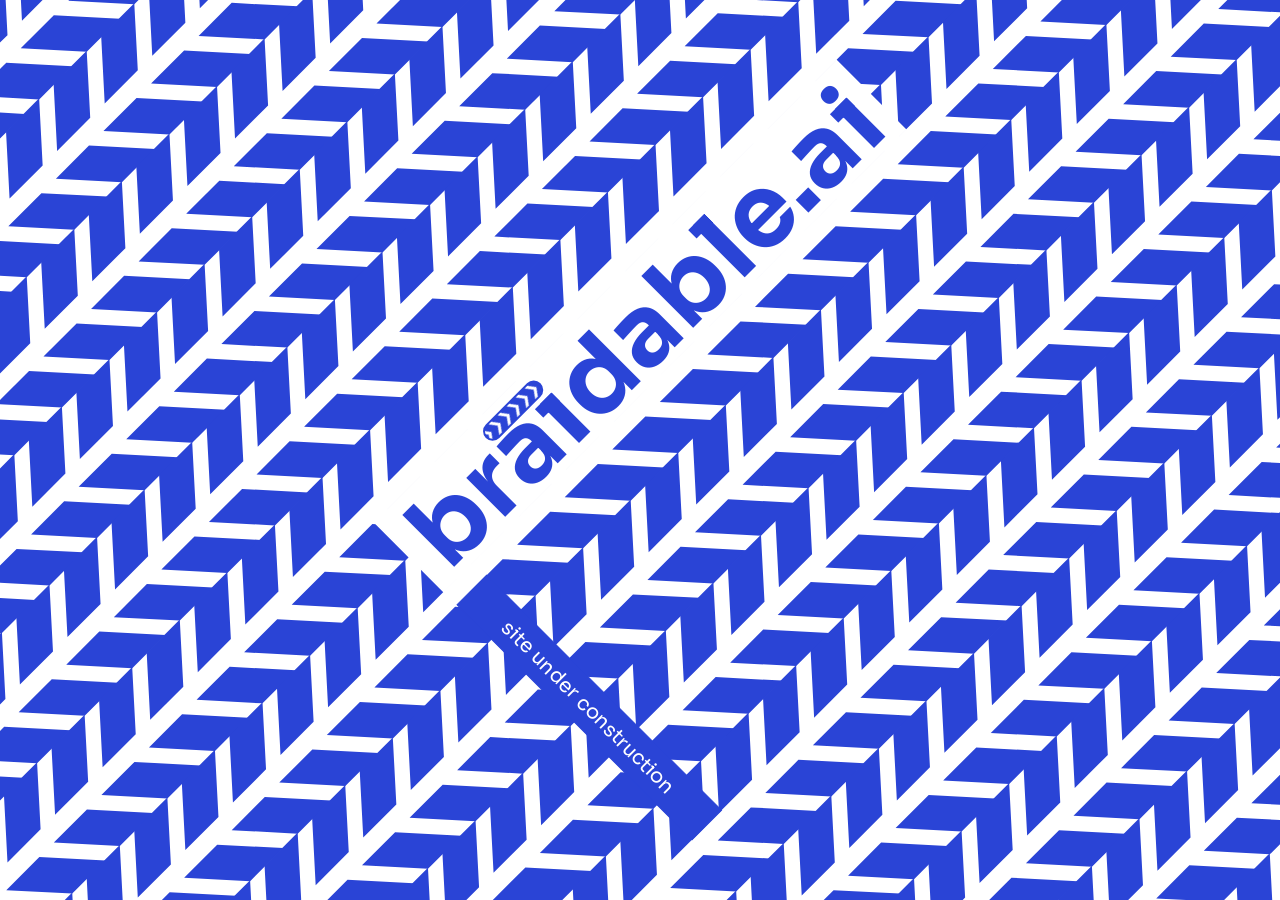
==== index.html @ 86df7eb1 "Weave the pattern in: left arms and down arms appear in turn Each piece of the pattern is an arm run" ====
<!doctype html>
<html lang="en">
<head>
<meta charset="UTF-8">
<meta name="viewport" content="width=device-width, initial-scale=1.0">
<title>braidable.ai · site under construction</title>
<meta name="description" content="braidable.ai is under construction. Check back soon.">
<link rel="canonical" href="https://braidable.ai/">
<meta property="og:title" content="braidable.ai">
<meta property="og:description" content="Site under construction.">
<meta property="og:url" content="https://braidable.ai/">
<meta property="og:image" content="https://braidable.ai/icon-512.png?v=2">
<meta name="theme-color" content="#2a44d6">
<link rel="icon" href="favicon.png?v=2" type="image/png">
<link rel="apple-touch-icon" href="apple-touch-icon.png?v=2">
<link rel="preload" href="fonts/sora-700.woff2" as="font" type="font/woff2" crossorigin>
<link rel="preload" href="fonts/sora-400.woff2" as="font" type="font/woff2" crossorigin>
<style>
@font-face {
  font-family: "Sora";
  font-weight: 400;
  font-display: block;
  src: url("fonts/sora-400.woff2") format("woff2");
}
@font-face {
  font-family: "Sora";
  font-weight: 700;
  font-display: block;
  src: url("fonts/sora-700.woff2") format("woff2");
}
html, body {
  margin: 0;
  height: 100%;
  overflow: hidden;
  background: #ffffff;
}
#art {
  position: fixed;
  inset: 0;
  display: block;
  width: 100%;
  height: 100%;
}
/* Shown only if the script can't run; otherwise kept for screen readers. */
.fallback {
  position: fixed;
  inset: 0;
  display: grid;
  place-content: center;
  gap: 8px;
  color: #ffffff;
  font-family: "Sora", "Helvetica Neue", Helvetica, Arial, sans-serif;
  text-align: center;
}
.fallback h1 { margin: 0; font-size: 48px; font-weight: 700; }
.fallback p { margin: 0; font-size: 20px; }
/* The pattern sweeps in from the bottom-left corner to the top-right.
   Each piece is an arm running left or down from a 45° seam; the arms appear in turn, left then down,
   so the pattern builds up like a braid being woven. */
.sweep .arm { animation: 480ms cubic-bezier(.2, .7, .2, 1) both; animation-delay: var(--delay, 0ms); }
.sweep .left { animation-name: arm-left; }
.sweep .down { animation-name: arm-down; }
@keyframes arm-left { from { opacity: 0; transform: translate(var(--lx), var(--ly)); } }
@keyframes arm-down { from { opacity: 0; transform: translate(var(--dx), var(--dy)); } }
@media (prefers-reduced-motion: reduce) { .sweep .arm { animation: none; } }
.js .fallback {
  width: 1px; height: 1px; inset: auto; overflow: hidden;
  clip-path: inset(50%); white-space: nowrap;
}
</style>
</head>
<body>
<div class="fallback">
  <h1>braidable.ai</h1>
  <p>site under construction</p>
</div>
<svg id="art" aria-hidden="true"></svg>
<script>
document.documentElement.classList.add('js');
(() => {
  const BLUE = '#2a44d6', WHITE = '#ffffff';
  const BRAND = 'braıdable.ai';  // dotless ı under the pill, as in the logo
  const STATUS = 'site under construction';
  const MARGIN = 20;
  const SWEEP_MS = 2400;   // time for the sweep to cross the screen
  const svg = document.getElementById('art');
  const NS = 'http://www.w3.org/2000/svg';
  const ctx = document.createElement('canvas').getContext('2d');
  let first = true;

  const el = (name, attrs, parent) => {
    const n = document.createElementNS(NS, name);
    for (const k in attrs) n.setAttribute(k, attrs[k]);
    if (parent) parent.appendChild(n);
    return n;
  };
  const f = (v) => +v.toFixed(2);
  const poly = (list) => 'M' + list.map(([x, y]) => `${f(x)} ${f(y)}`).join('L') + 'Z';

  // Measurements in Sora at 100px. Widths and letter positions come from the SVG text itself
  // (what will actually be drawn); ink overhangs come from the canvas.
  function metrics() {
    const probe = (weight, text) => {
      const t = el('text', { 'font-family': 'Sora', 'font-weight': weight, 'font-size': 100, x: 0, y: 0 }, svg);
      t.textContent = text;
      return t;
    };
    const tb = probe(700, BRAND);
    const width = tb.getComputedTextLength();
    const aStart = tb.getStartPositionOfChar(2).x, iStart = tb.getStartPositionOfChar(3).x;
    const ts = probe(400, STATUS);
    const statusW = ts.getComputedTextLength();
    tb.remove(); ts.remove();

    ctx.font = '700 100px Sora';
    const m = (t) => ctx.measureText(t);
    const asc = m('b').actualBoundingBoxAscent, xh = m('a').actualBoundingBoxAscent;
    const aLeft = aStart - m('a').actualBoundingBoxLeft;
    const iRight = iStart + m('\u0131').actualBoundingBoxRight;
    const lastRight = width - m('i').width + m('i').actualBoundingBoxRight;
    // The pill sits over "aı" just as in the logo: a quarter of the ascender tall, a sliver above the x-height.
    const pillH = 0.26 * asc, pillBottom = xh + 0.045 * asc;
    ctx.font = '400 100px Sora';
    return {
      width: Math.max(width, lastRight),
      pill: { left: aLeft + 0.07 * asc, right: iRight, bottom: pillBottom, top: pillBottom + pillH },
      inkTop: Math.max(asc, pillBottom + pillH),
      statusW, statusCap: ctx.measureText('d').actualBoundingBoxAscent,
    };
  }

  // Everything is laid out on a sheet turned 45°: bands run left to right on the sheet,
  // which is up and to the right on screen. Proportions measured from the mock-up.
  function build(P, vw, vh, m) {
    const g = { P };
    g.T = 0.16 * P;            // white line between bands
    g.W = P - g.T;             // band
    g.A = 0.575 * P;           // repeat along the band
    g.a = 0.40 * P;            // blue part of each repeat
    g.s = g.A - g.a;           // the lower row sits one gap to the right of the upper row
    g.h = g.W / 2;
    g.dx = 0.9 * g.h;          // bars lean a little steeper than 45°

    // braidable.ai on a white rectangle over band 0.
    g.k = (0.8 * g.W) / m.inkTop;
    g.fs = 100 * g.k;
    const textW = m.width * g.k, pad = 0.18 * g.W;
    g.textX = 0;
    g.baseline = g.h + (m.inkTop * g.k) / 2;
    g.brandRect = { x: -pad, y: 0, w: textW + 2 * pad, h: g.W };

    // site under construction: one line turned a quarter turn, on a blue strip straight below,
    // lined up with the white rectangle's left edge and running down across whole bands.
    g.fs2 = Math.max(12, 0.17 * P);
    const len = m.statusW * g.fs2 / 100, cap = m.statusCap * g.fs2 / 100;
    const bands = Math.ceil((len + 0.5 * g.fs2 * 2 + g.T) / P);
    g.strip = { x: -pad, y: P, w: 2.1 * g.fs2, h: bands * P - g.T };
    g.statusX = g.strip.x + g.strip.w / 2 - cap / 2;
    g.statusY = g.strip.y + (g.strip.h - len) / 2;

    // Centre both rectangles on screen.
    const r1 = g.brandRect, r2 = g.strip;
    const corners = [r1, r2].flatMap((r) => [[r.x, r.y], [r.x + r.w, r.y], [r.x, r.y + r.h], [r.x + r.w, r.y + r.h]]);
    // Centre the bounding box as it appears on screen (after the 45° turn), then map that point back to the sheet.
    const c = Math.SQRT1_2;
    const us = corners.map(([x, y]) => (x + y) * c), vs = corners.map(([x, y]) => (y - x) * c);
    const mu = (Math.min(...us) + Math.max(...us)) / 2, mv = (Math.min(...vs) + Math.max(...vs)) / 2;
    g.cx = (mu - mv) * c;
    g.cy = (mu + mv) * c;
    const sp = corners.map(([x, y]) => [vw / 2 + ((x - g.cx) + (y - g.cy)) * c, vh / 2 + (-(x - g.cx) + (y - g.cy)) * c]);
    const sx = sp.map((p) => p[0]), sy = sp.map((p) => p[1]);
    g.overflow = Math.max(MARGIN - Math.min(...sx), Math.max(...sx) - (vw - MARGIN), MARGIN - Math.min(...sy), Math.max(...sy) - (vh - MARGIN));
    g.span = [Math.max(...sx) - Math.min(...sx), Math.max(...sy) - Math.min(...sy)];
    return g;
  }

  function draw() {
    const vw = innerWidth, vh = innerHeight;
    svg.textContent = '';
    const m = metrics();
    let P = Math.max(52, Math.min(130, vw * 0.21, vh * 0.13));
    let g = build(P, vw, vh, m);
    for (let i = 0; i < 6 && g.overflow > 0 && P > 24; i++) {
      P = Math.max(24, P * Math.min((vw - 2 * MARGIN) / g.span[0], (vh - 2 * MARGIN) / g.span[1], 0.97));
      g = build(P, vw, vh, m);
    }
    const motion = first && !matchMedia('(prefers-reduced-motion: reduce)').matches;
    first = false;

    svg.textContent = '';
    svg.setAttribute('viewBox', `0 0 ${vw} ${vh}`);
    svg.classList.toggle('sweep', motion);
    // Each arm slides in a short way along its own direction: the left arms from the left, the down
    // arms from below. On the turned sheet, screen-left is (-1,-1)/√2 and screen-down is (-1,1)/√2.
    const nudge = 0.22 * P * Math.SQRT1_2;
    svg.style.setProperty('--lx', f(-nudge) + 'px'); svg.style.setProperty('--ly', f(-nudge) + 'px');
    svg.style.setProperty('--dx', f(-nudge) + 'px'); svg.style.setProperty('--dy', f(nudge) + 'px');
    const defs = el('defs', {}, svg);
    const sheet = el('g', { transform: `translate(${vw / 2} ${vh / 2}) rotate(-45) translate(${f(-g.cx)} ${f(-g.cy)})` }, svg);

    // The pattern: for each column, one path of upper-row pieces (arms running left on screen) and one
    // of lower-row pieces (arms running down). Delays follow the band direction, which on screen runs
    // from the bottom-left corner to the top-right; within a column the left arm comes first, then the down arm.
    const D = Math.hypot(vw, vh) / 2 + P;
    const k0 = Math.floor((g.cy - D) / P), k1 = Math.ceil((g.cy + D) / P);
    const i0 = Math.floor((g.cx - D) / g.A) - 2, i1 = Math.ceil((g.cx + D) / g.A);
    const reach = Math.SQRT1_2 * (vw + vh) / 2;          // how far the screen's corners lie along the band direction
    const xFirst = g.cx - reach - g.A * 2, xLast = g.cx + reach;
    const step = SWEEP_MS / ((xLast - xFirst) / g.A);     // time from one column to the next
    for (let i = i0; i <= i1; i++) {
      const x = i * g.A;
      let up = '', down = '';
      for (let k = k0; k <= k1; k++) {
        const y = k * P;
        up += poly([[x, y], [x + g.a, y], [x + g.a + g.dx, y + g.h], [x + g.dx, y + g.h]]);
        // The down arm reaches a hair past the seam so the two arms meet without a visible line.
        const o = 0.8, ox = o * g.dx / g.h;
        down += poly([[x + g.s + g.dx + ox, y + g.h - o], [x + g.s + g.dx + g.a + ox, y + g.h - o], [x + g.s + g.a, y + g.W], [x + g.s, y + g.W]]);
      }
      const t = Math.max(0, ((x - xFirst) / g.A) * step);
      const left = el('path', { d: up, fill: BLUE, class: 'arm left' }, sheet);
      const dn = el('path', { d: down, fill: BLUE, class: 'arm down' }, sheet);
      if (motion) {
        left.style.setProperty('--delay', Math.round(t) + 'ms');
        dn.style.setProperty('--delay', Math.round(t + step / 2) + 'ms');
      }
    }

    // The two rectangles sit on top of the pattern.
    const b = g.brandRect, st = g.strip;
    // A hairline stroke in the same colour hides the anti-aliased edges of the pattern underneath.
    el('rect', { x: f(b.x), y: f(b.y), width: f(b.w), height: f(b.h), fill: WHITE, stroke: WHITE, 'stroke-width': 1.5 }, sheet);
    el('rect', { x: f(st.x), y: f(st.y), width: f(st.w), height: f(st.h), fill: BLUE, stroke: BLUE, 'stroke-width': 1 }, sheet);

    // braidable.ai
    const brand = el('text', { x: g.textX, y: f(g.baseline), fill: BLUE, 'font-family': 'Sora', 'font-weight': 700, 'font-size': f(g.fs) }, sheet);
    brand.textContent = BRAND;

    // The logo's pill over "aı": blue, with white chevrons inside a blue ring.
    const p = m.pill, k = g.k;
    const px = g.textX + p.left * k, pw = (p.right - p.left) * k;
    const ph = (p.top - p.bottom) * k, py = g.baseline - p.top * k;
    const ring = ph * 0.1, ih = ph - 2 * ring;
    const tile = el('pattern', { id: 'pill', patternUnits: 'userSpaceOnUse', x: f(px + ring - ih * 0.2), y: f(py + ring), width: f(ih * 50 / 60), height: f(ih) }, defs);
    el('rect', { width: f(ih * 50 / 60), height: f(ih), fill: BLUE }, tile);
    el('path', { d: 'M0 0H15L37 30H22ZM22 30H37L15 60H0Z', fill: WHITE, transform: `scale(${f(ih / 60)})` }, tile);
    el('rect', { x: f(px), y: f(py), width: f(pw), height: f(ph), rx: f(ph / 2), fill: BLUE }, sheet);
    el('rect', { x: f(px + ring), y: f(py + ring), width: f(pw - 2 * ring), height: f(ih), rx: f(ih / 2), fill: 'url(#pill)' }, sheet);

    // site under construction, on one line, turned a quarter turn.
    const status = el('text', { transform: `translate(${f(g.statusX)} ${f(g.statusY)}) rotate(90)`, fill: WHITE, 'font-family': 'Sora', 'font-weight': 400, 'font-size': f(g.fs2) }, sheet);
    status.textContent = STATUS;
  }

  let timer;
  addEventListener('resize', () => { clearTimeout(timer); timer = setTimeout(draw, 100); });
  Promise.all([document.fonts.load('700 100px Sora'), document.fonts.load('400 20px Sora')]).then(draw, draw);
})();
</script>
</body>
</html>
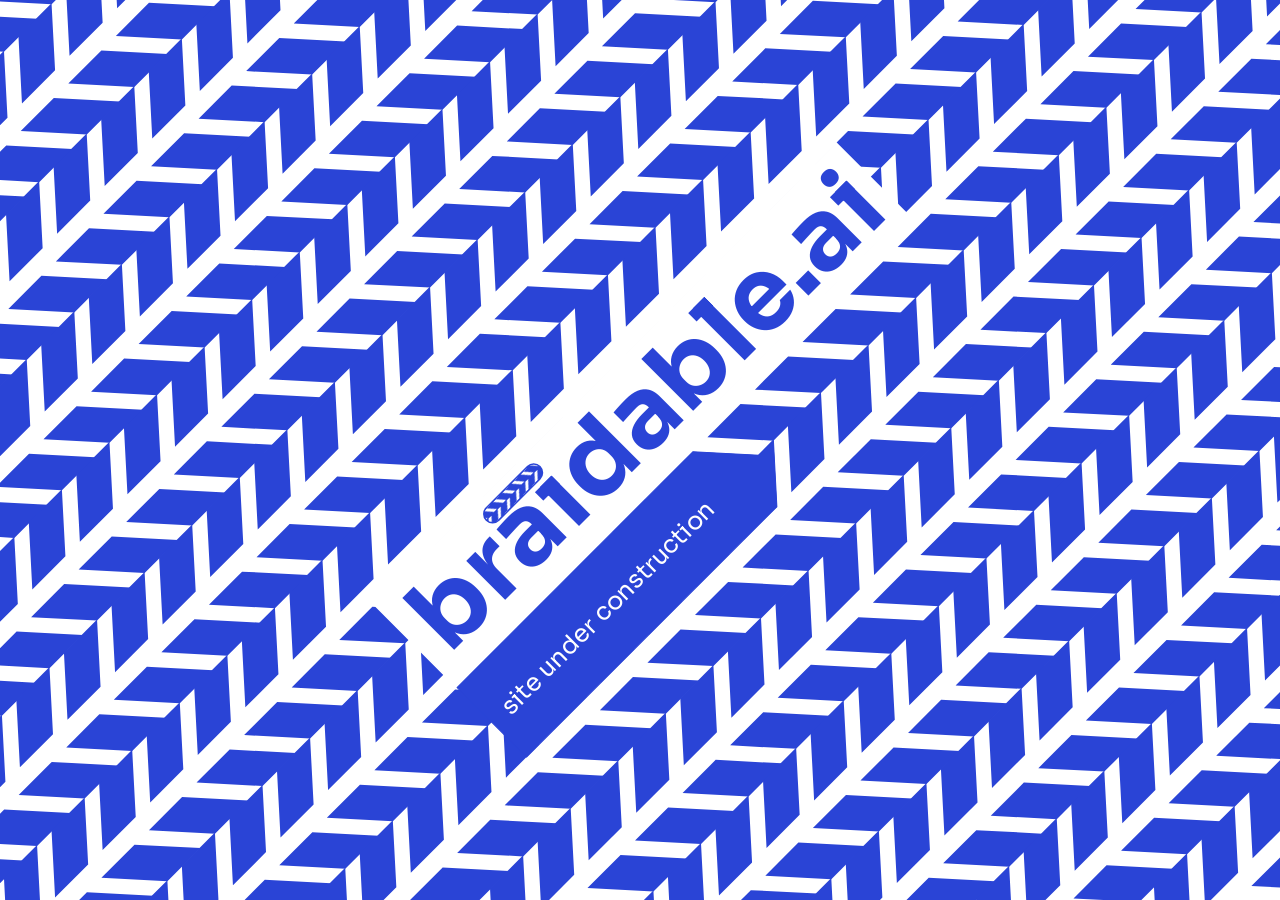
==== commit a7fca3a8: "Coming-soon: status under the logo, pop-in after the sweep, staggered pill - "site under constructio" ====
--- a/index.html
+++ b/index.html
@@ -62,7 +62,10 @@
 .sweep .down { animation-name: arm-down; }
 @keyframes arm-left { from { opacity: 0; transform: translate(var(--lx), var(--ly)); } }
 @keyframes arm-down { from { opacity: 0; transform: translate(var(--dx), var(--dy)); } }
-@media (prefers-reduced-motion: reduce) { .sweep .arm { animation: none; } }
+/* Then the words pop in: a quick scale up with a slight overshoot. */
+.sweep .pop { transform-box: fill-box; transform-origin: center; animation: pop 520ms cubic-bezier(.34, 1.56, .64, 1) both; animation-delay: var(--delay, 0ms); }
+@keyframes pop { from { opacity: 0; transform: scale(0.6); } 60% { opacity: 1; } }
+@media (prefers-reduced-motion: reduce) { .sweep .arm, .sweep .pop { animation: none; } }
 .js .fallback {
   width: 1px; height: 1px; inset: auto; overflow: hidden;
   clip-path: inset(50%); white-space: nowrap;
@@ -149,18 +152,21 @@
     g.baseline = g.h + (m.inkTop * g.k) / 2;
     g.brandRect = { x: -pad, y: 0, w: textW + 2 * pad, h: g.W };
 
-    // site under construction: one line turned a quarter turn, on a blue strip straight below,
-    // lined up with the white rectangle's left edge and running down across whole bands.
-    g.fs2 = Math.max(12, 0.17 * P);
+    // site under construction: on the band straight below, reading the same way as braidable.ai.
+    // Its blue strip starts at the same left edge and takes over only the leftmost sections of that band:
+    // the right end follows the outline of a pattern section, so it merges with it instead of slicing one.
+    const brandW = textW + 2 * pad;
+    g.fs2 = Math.max(12, Math.min(0.22 * P, (0.5 * brandW - 2 * pad) * 100 / m.statusW));
     const len = m.statusW * g.fs2 / 100, cap = m.statusCap * g.fs2 / 100;
-    const bands = Math.ceil((len + 0.5 * g.fs2 * 2 + g.T) / P);
-    g.strip = { x: -pad, y: P, w: 2.1 * g.fs2, h: bands * P - g.T };
-    g.statusX = g.strip.x + g.strip.w / 2 - cap / 2;
-    g.statusY = g.strip.y + (g.strip.h - len) / 2;
+    const j = Math.ceil((len + 0.6 * pad - g.a) / g.A);
+    const xj = j * g.A, L = -pad, y = P;
+    g.strip = [[L, y], [xj + g.a, y], [xj + g.a + g.dx, y + g.h], [xj + g.s + g.dx + g.a, y + g.h], [xj + g.s + g.a, y + g.W], [L, y + g.W]];
+    g.statusX = 0;
+    g.statusY = P + g.h + cap / 2;
 
     // Centre both rectangles on screen.
-    const r1 = g.brandRect, r2 = g.strip;
-    const corners = [r1, r2].flatMap((r) => [[r.x, r.y], [r.x + r.w, r.y], [r.x, r.y + r.h], [r.x + r.w, r.y + r.h]]);
+    const r1 = g.brandRect;
+    const corners = [[r1.x, r1.y], [r1.x + r1.w, r1.y], [r1.x, r1.y + r1.h], [r1.x + r1.w, r1.y + r1.h]].concat(g.strip);
     // Centre the bounding box as it appears on screen (after the 45° turn), then map that point back to the sheet.
     const c = Math.SQRT1_2;
     const us = corners.map(([x, y]) => (x + y) * c), vs = corners.map(([x, y]) => (y - x) * c);
@@ -226,29 +232,38 @@
       }
     }
 
-    // The two rectangles sit on top of the pattern.
+    // The words sit on top of the pattern and pop in once it has finished: braidable.ai on its white
+    // box, then the logo's pill, then site under construction on its blue strip.
+    const popAt = SWEEP_MS + step / 2 + 520;
+    const group = (delay) => {
+      const grp = el('g', { class: 'pop' }, sheet);
+      if (motion) grp.style.setProperty('--delay', Math.round(popAt + delay) + 'ms');
+      return grp;
+    };
     const b = g.brandRect, st = g.strip;
+    const brandG = group(0), pillG = group(220), statusG = group(380);
+
     // A hairline stroke in the same colour hides the anti-aliased edges of the pattern underneath.
-    el('rect', { x: f(b.x), y: f(b.y), width: f(b.w), height: f(b.h), fill: WHITE, stroke: WHITE, 'stroke-width': 1.5 }, sheet);
-    el('rect', { x: f(st.x), y: f(st.y), width: f(st.w), height: f(st.h), fill: BLUE, stroke: BLUE, 'stroke-width': 1 }, sheet);
-
-    // braidable.ai
-    const brand = el('text', { x: g.textX, y: f(g.baseline), fill: BLUE, 'font-family': 'Sora', 'font-weight': 700, 'font-size': f(g.fs) }, sheet);
+    el('rect', { x: f(b.x), y: f(b.y), width: f(b.w), height: f(b.h), fill: WHITE, stroke: WHITE, 'stroke-width': 1.5 }, brandG);
+    const brand = el('text', { x: g.textX, y: f(g.baseline), fill: BLUE, 'font-family': 'Sora', 'font-weight': 700, 'font-size': f(g.fs) }, brandG);
     brand.textContent = BRAND;
 
     // The logo's pill over "aı": blue, with white chevrons inside a blue ring.
     const p = m.pill, k = g.k;
     const px = g.textX + p.left * k, pw = (p.right - p.left) * k;
     const ph = (p.top - p.bottom) * k, py = g.baseline - p.top * k;
-    const ring = ph * 0.1, ih = ph - 2 * ring;
-    const tile = el('pattern', { id: 'pill', patternUnits: 'userSpaceOnUse', x: f(px + ring - ih * 0.2), y: f(py + ring), width: f(ih * 50 / 60), height: f(ih) }, defs);
-    el('rect', { width: f(ih * 50 / 60), height: f(ih), fill: BLUE }, tile);
-    el('path', { d: 'M0 0H15L37 30H22ZM22 30H37L15 60H0Z', fill: WHITE, transform: `scale(${f(ih / 60)})` }, tile);
-    el('rect', { x: f(px), y: f(py), width: f(pw), height: f(ph), rx: f(ph / 2), fill: BLUE }, sheet);
-    el('rect', { x: f(px + ring), y: f(py + ring), width: f(pw - 2 * ring), height: f(ih), rx: f(ih / 2), fill: 'url(#pill)' }, sheet);
-
-    // site under construction, on one line, turned a quarter turn.
-    const status = el('text', { transform: `translate(${f(g.statusX)} ${f(g.statusY)}) rotate(90)`, fill: WHITE, 'font-family': 'Sora', 'font-weight': 400, 'font-size': f(g.fs2) }, sheet);
+    // Measured from the logo: white bars 15 wide on a 48 repeat, 60 tall inside the ring. The lower row
+    // sits one bar-width to the right of the upper row, with a thin blue line between the two rows.
+    const ring = ph * 0.075, ih = ph - 2 * ring, tw = ih * 48 / 60;
+    const tile = el('pattern', { id: 'pill', patternUnits: 'userSpaceOnUse', x: f(px + ring + tw * 0.3), y: f(py + ring), width: f(tw), height: f(ih) }, defs);
+    el('rect', { width: f(tw), height: f(ih), fill: BLUE }, tile);
+    el('path', { d: 'M0 0H15L39.5 28H24.5ZM40.7 32H55.7L30 60H16ZM-7.3 32H7.7L-18 60H-32Z', fill: WHITE, transform: `scale(${f(ih / 60)})` }, tile);
+    el('rect', { x: f(px), y: f(py), width: f(pw), height: f(ph), rx: f(ph / 2), fill: BLUE }, pillG);
+    el('rect', { x: f(px + ring), y: f(py + ring), width: f(pw - 2 * ring), height: f(ih), rx: f(ih / 2), fill: 'url(#pill)' }, pillG);
+
+    // site under construction
+    el('path', { d: poly(st), fill: BLUE, stroke: BLUE, 'stroke-width': 1 }, statusG);
+    const status = el('text', { x: f(g.statusX), y: f(g.statusY), fill: WHITE, 'font-family': 'Sora', 'font-weight': 400, 'font-size': f(g.fs2) }, statusG);
     status.textContent = STATUS;
   }
 
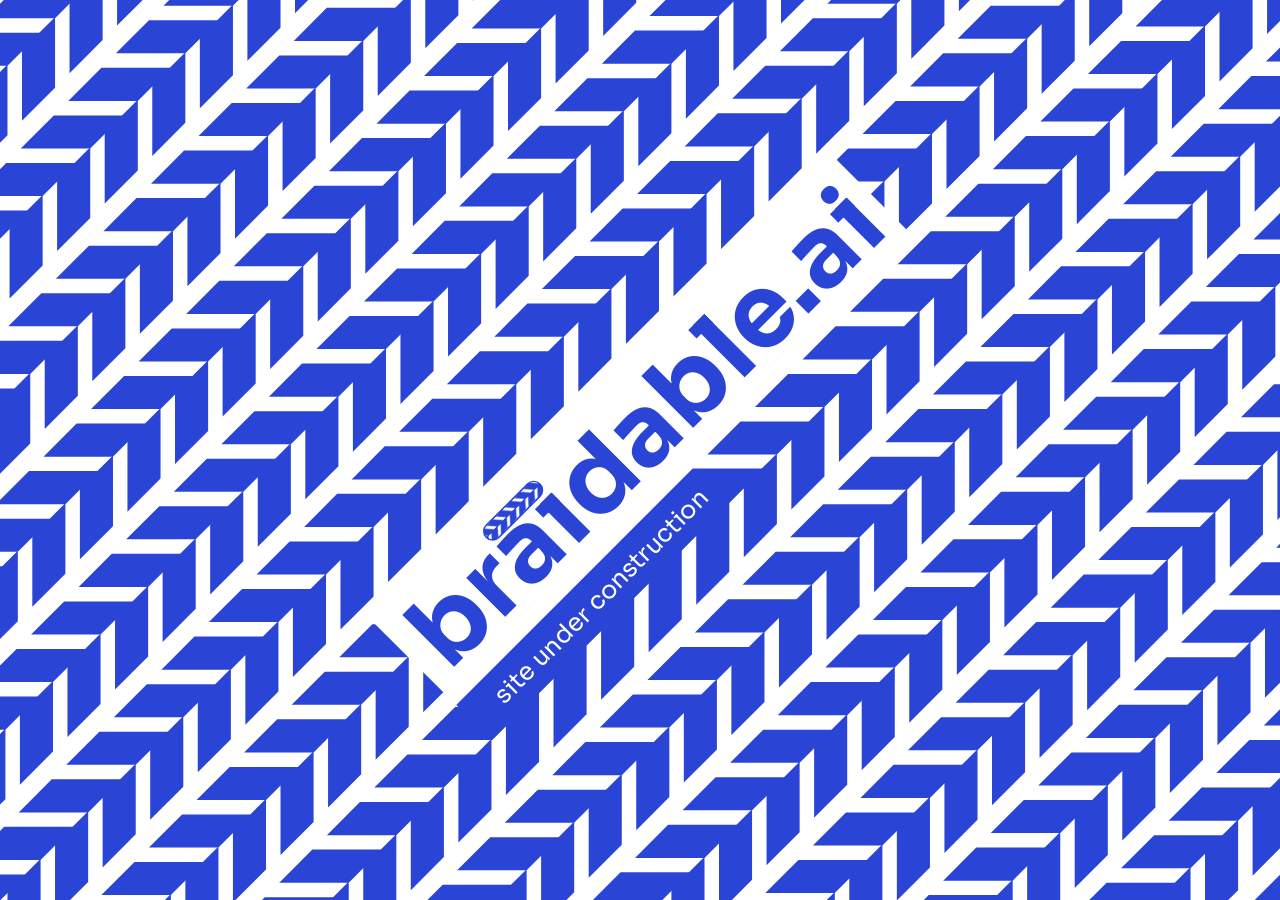
==== commit a5186785: "Coming-soon: square up the bars, half-height status strip, quicker pop-in - Bars now run at exactly " ====
--- a/index.html
+++ b/index.html
@@ -142,7 +142,7 @@
     g.a = 0.40 * P;            // blue part of each repeat
     g.s = g.A - g.a;           // the lower row sits one gap to the right of the upper row
     g.h = g.W / 2;
-    g.dx = 0.9 * g.h;          // bars lean a little steeper than 45°
+    g.dx = g.h;                // 45°: on screen the arms run exactly horizontal and vertical
 
     // braidable.ai on a white rectangle over band 0.
     g.k = (0.8 * g.W) / m.inkTop;
@@ -158,11 +158,13 @@
     const brandW = textW + 2 * pad;
     g.fs2 = Math.max(12, Math.min(0.22 * P, (0.5 * brandW - 2 * pad) * 100 / m.statusW));
     const len = m.statusW * g.fs2 / 100, cap = m.statusCap * g.fs2 / 100;
-    const j = Math.ceil((len + 0.6 * pad - g.a) / g.A);
-    const xj = j * g.A, L = -pad, y = P;
-    g.strip = [[L, y], [xj + g.a, y], [xj + g.a + g.dx, y + g.h], [xj + g.s + g.dx + g.a, y + g.h], [xj + g.s + g.a, y + g.W], [L, y + g.W]];
-    g.statusX = 0;
-    g.statusY = P + g.h + cap / 2;
+    // The strip is half the band's height (its upper row only), and the words are centred in it.
+    const L = -pad, y = P;
+    const j = Math.ceil((len + pad - g.a - g.dx / 2) / g.A);
+    const xj = j * g.A;
+    g.strip = [[L, y], [xj + g.a, y], [xj + g.a + g.dx, y + g.h], [L, y + g.h]];
+    g.statusX = (L + xj + g.a + g.dx / 2) / 2 - len / 2;
+    g.statusY = y + g.h / 2 + cap / 2;
 
     // Centre both rectangles on screen.
     const r1 = g.brandRect;
@@ -234,7 +236,7 @@
 
     // The words sit on top of the pattern and pop in once it has finished: braidable.ai on its white
     // box, then the logo's pill, then site under construction on its blue strip.
-    const popAt = SWEEP_MS + step / 2 + 520;
+    const popAt = 0.7 * SWEEP_MS + 250;   // as the sweep's last columns settle
     const group = (delay) => {
       const grp = el('g', { class: 'pop' }, sheet);
       if (motion) grp.style.setProperty('--delay', Math.round(popAt + delay) + 'ms');
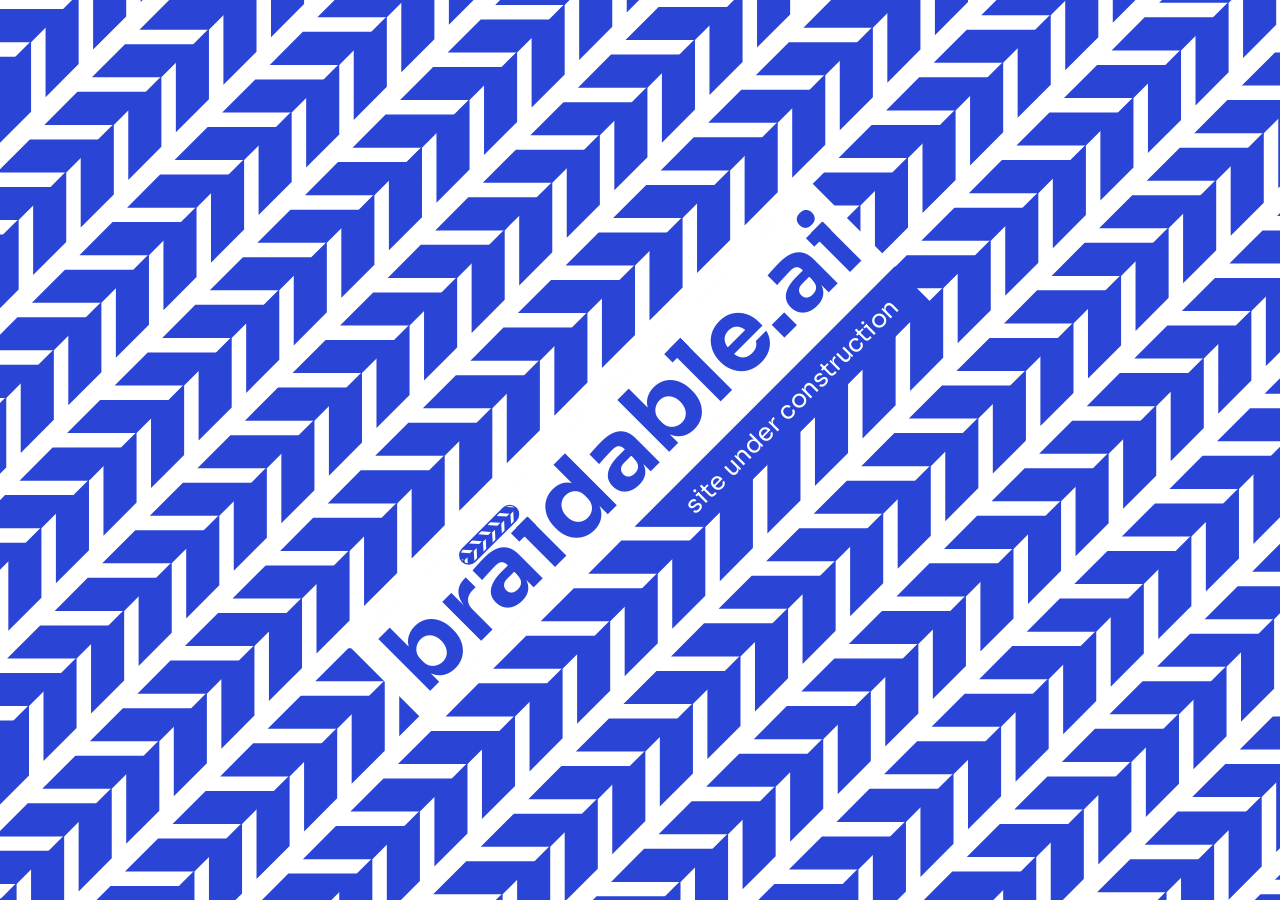
==== commit 1c97028d: "Coming-soon: status box under the right end, flowing pill stripes - The "site under construction" st" ====
--- a/index.html
+++ b/index.html
@@ -65,7 +65,10 @@
 /* Then the words pop in: a quick scale up with a slight overshoot. */
 .sweep .pop { transform-box: fill-box; transform-origin: center; animation: pop 520ms cubic-bezier(.34, 1.56, .64, 1) both; animation-delay: var(--delay, 0ms); }
 @keyframes pop { from { opacity: 0; transform: scale(0.6); } 60% { opacity: 1; } }
-@media (prefers-reduced-motion: reduce) { .sweep .arm, .sweep .pop { animation: none; } }
+/* The stripes inside the logo's pill keep flowing toward the top-right, one repeat at a time. */
+.pill-flow { animation: pill-flow 1.1s linear infinite; }
+@keyframes pill-flow { from { transform: translateX(calc(-1 * var(--tw))); } to { transform: translateX(0); } }
+@media (prefers-reduced-motion: reduce) { .sweep .arm, .sweep .pop, .pill-flow { animation: none; } }
 .js .fallback {
   width: 1px; height: 1px; inset: auto; overflow: hidden;
   clip-path: inset(50%); white-space: nowrap;
@@ -158,12 +161,13 @@
     const brandW = textW + 2 * pad;
     g.fs2 = Math.max(12, Math.min(0.22 * P, (0.5 * brandW - 2 * pad) * 100 / m.statusW));
     const len = m.statusW * g.fs2 / 100, cap = m.statusCap * g.fs2 / 100;
-    // The strip is half the band's height (its upper row only), and the words are centred in it.
-    const L = -pad, y = P;
-    const j = Math.ceil((len + pad - g.a - g.dx / 2) / g.A);
-    const xj = j * g.A;
-    g.strip = [[L, y], [xj + g.a, y], [xj + g.a + g.dx, y + g.h], [L, y + g.h]];
-    g.statusX = (L + xj + g.a + g.dx / 2) / 2 - len / 2;
+    // The strip is half the band's height (its upper row only). Its right end lines up with the
+    // bottom-right corner of the braidable.ai box; its left end follows the outline of a pattern piece.
+    const R = textW + pad, y = P;
+    const i = Math.floor((R - len - 2 * pad - g.dx / 2) / g.A);
+    const xi = i * g.A;
+    g.strip = [[xi, y], [R, y], [R, y + g.h], [xi + g.dx, y + g.h]];
+    g.statusX = (xi + g.dx / 2 + R) / 2 - len / 2;
     g.statusY = y + g.h / 2 + cap / 2;
 
     // Centre both rectangles on screen.
@@ -256,12 +260,21 @@
     const ph = (p.top - p.bottom) * k, py = g.baseline - p.top * k;
     // Measured from the logo: white bars 15 wide on a 48 repeat, 60 tall inside the ring. The lower row
     // sits one bar-width to the right of the upper row, with a thin blue line between the two rows.
-    const ring = ph * 0.075, ih = ph - 2 * ring, tw = ih * 48 / 60;
-    const tile = el('pattern', { id: 'pill', patternUnits: 'userSpaceOnUse', x: f(px + ring + tw * 0.3), y: f(py + ring), width: f(tw), height: f(ih) }, defs);
-    el('rect', { width: f(tw), height: f(ih), fill: BLUE }, tile);
-    el('path', { d: 'M0 0H15L39.5 28H24.5ZM40.7 32H55.7L30 60H16ZM-7.3 32H7.7L-18 60H-32Z', fill: WHITE, transform: `scale(${f(ih / 60)})` }, tile);
+    // The stripes slide continuously along the pill (up and to the right on screen), clipped by its ring.
+    const ring = ph * 0.075, ih = ph - 2 * ring, tw = ih * 48 / 60, sc = ih / 60;
+    const ix = px + ring, iy = py + ring, iw = pw - 2 * ring;
+    const clip = el('clipPath', { id: 'pill-clip' }, defs);
+    el('rect', { x: f(ix), y: f(iy), width: f(iw), height: f(ih), rx: f(ih / 2) }, clip);
     el('rect', { x: f(px), y: f(py), width: f(pw), height: f(ph), rx: f(ph / 2), fill: BLUE }, pillG);
-    el('rect', { x: f(px + ring), y: f(py + ring), width: f(pw - 2 * ring), height: f(ih), rx: f(ih / 2), fill: 'url(#pill)' }, pillG);
+    const inner = el('g', { 'clip-path': 'url(#pill-clip)' }, pillG);
+    const bars = [[[0, 0], [15, 0], [39.5, 28], [24.5, 28]], [[40.7, 32], [55.7, 32], [30, 60], [16, 60]], [[-7.3, 32], [7.7, 32], [-18, 60], [-32, 60]]];
+    let sd = '';
+    for (let n = -2; n * tw < iw + tw; n++) {
+      const x0 = ix + tw * 0.3 + n * tw;
+      for (const bar of bars) sd += poly(bar.map(([bx, by]) => [x0 + bx * sc, iy + by * sc]));
+    }
+    const flow = el('path', { d: sd, fill: WHITE, class: 'pill-flow' }, inner);
+    flow.style.setProperty('--tw', f(tw) + 'px');
 
     // site under construction
     el('path', { d: poly(st), fill: BLUE, stroke: BLUE, 'stroke-width': 1 }, statusG);
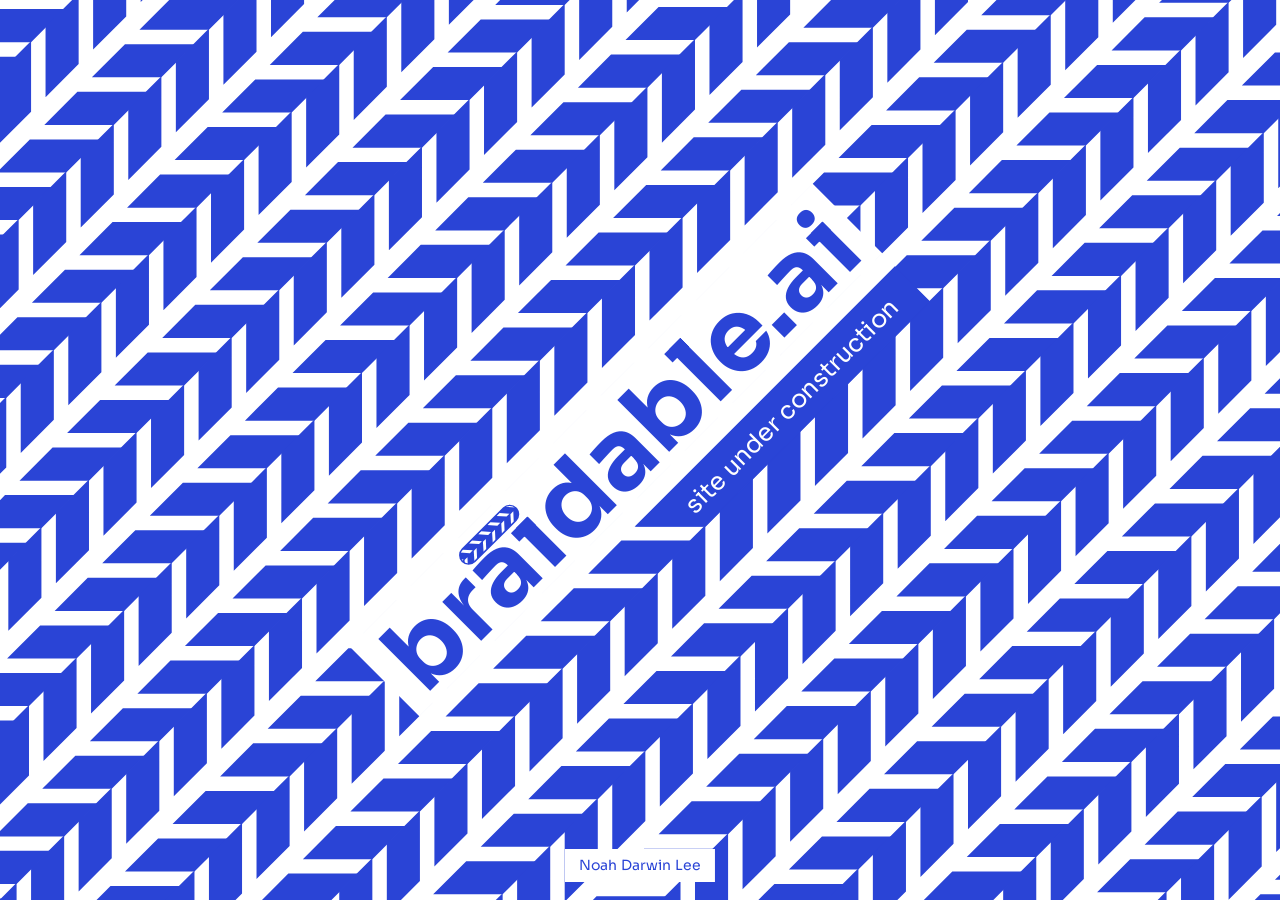
==== commit c6317a00: "Coming-soon: add a "Noah Darwin Lee" credit linking to noahdarwinlee.com A small white box at the bo" ====
--- a/index.html
+++ b/index.html
@@ -69,6 +69,27 @@
 .pill-flow { animation: pill-flow 1.1s linear infinite; }
 @keyframes pill-flow { from { transform: translateX(calc(-1 * var(--tw))); } to { transform: translateX(0); } }
 @media (prefers-reduced-motion: reduce) { .sweep .arm, .sweep .pop, .pill-flow { animation: none; } }
+/* Credit link: a small white box at the bottom, like the boxes behind the words. */
+.credit {
+  position: fixed;
+  left: 50%;
+  bottom: 18px;
+  transform: translateX(-50%);
+  padding: 7px 14px 8px;
+  background: #ffffff;
+  color: #2a44d6;
+  font-family: "Sora", "Helvetica Neue", Helvetica, Arial, sans-serif;
+  font-size: 14px;
+  font-weight: 400;
+  letter-spacing: 0.01em;
+  text-decoration: none;
+  white-space: nowrap;
+}
+.credit:hover { text-decoration: underline; text-underline-offset: 3px; }
+.credit:focus-visible { outline: 2px solid #ffffff; outline-offset: 3px; }
+.credit.pop-in { animation: credit-in 420ms cubic-bezier(.34, 1.56, .64, 1) both; animation-delay: var(--delay, 0ms); }
+@keyframes credit-in { from { opacity: 0; transform: translate(-50%, 8px); } }
+@media (prefers-reduced-motion: reduce) { .credit.pop-in { animation: none; } }
 .js .fallback {
   width: 1px; height: 1px; inset: auto; overflow: hidden;
   clip-path: inset(50%); white-space: nowrap;
@@ -81,6 +102,7 @@
   <p>site under construction</p>
 </div>
 <svg id="art" aria-hidden="true"></svg>
+<a class="credit" id="credit" href="https://noahdarwinlee.com">Noah Darwin Lee</a>
 <script>
 document.documentElement.classList.add('js');
 (() => {
@@ -88,6 +110,7 @@
   const BRAND = 'braıdable.ai';  // dotless ı under the pill, as in the logo
   const STATUS = 'site under construction';
   const MARGIN = 20;
+  const BOTTOM = 64;        // room kept clear for the credit link
   const SWEEP_MS = 2400;   // time for the sweep to cross the screen
   const svg = document.getElementById('art');
   const NS = 'http://www.w3.org/2000/svg';
@@ -181,7 +204,7 @@
     g.cy = (mu + mv) * c;
     const sp = corners.map(([x, y]) => [vw / 2 + ((x - g.cx) + (y - g.cy)) * c, vh / 2 + (-(x - g.cx) + (y - g.cy)) * c]);
     const sx = sp.map((p) => p[0]), sy = sp.map((p) => p[1]);
-    g.overflow = Math.max(MARGIN - Math.min(...sx), Math.max(...sx) - (vw - MARGIN), MARGIN - Math.min(...sy), Math.max(...sy) - (vh - MARGIN));
+    g.overflow = Math.max(MARGIN - Math.min(...sx), Math.max(...sx) - (vw - MARGIN), MARGIN - Math.min(...sy), Math.max(...sy) - (vh - BOTTOM));
     g.span = [Math.max(...sx) - Math.min(...sx), Math.max(...sy) - Math.min(...sy)];
     return g;
   }
@@ -280,6 +303,11 @@
     el('path', { d: poly(st), fill: BLUE, stroke: BLUE, 'stroke-width': 1 }, statusG);
     const status = el('text', { x: f(g.statusX), y: f(g.statusY), fill: WHITE, 'font-family': 'Sora', 'font-weight': 400, 'font-size': f(g.fs2) }, statusG);
     status.textContent = STATUS;
+
+    // The credit link pops in last.
+    const credit = document.getElementById('credit');
+    credit.classList.toggle('pop-in', motion);
+    if (motion) credit.style.setProperty('--delay', Math.round(popAt + 560) + 'ms');
   }
 
   let timer;
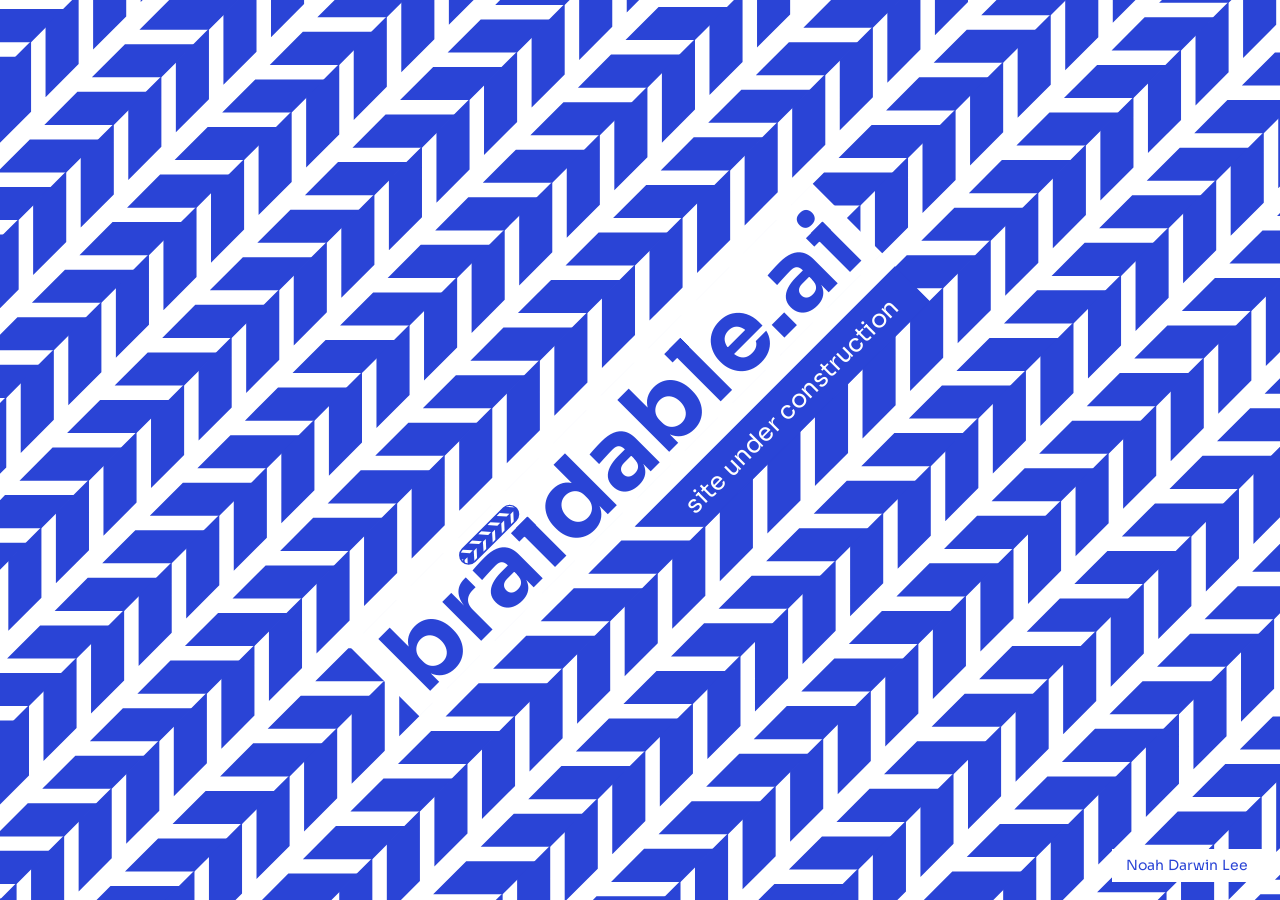
==== commit 07119532: "Coming-soon: move the credit link to the bottom-right corner Co-Authored-By: Claude Opus 5.5 <norepl" ====
--- a/index.html
+++ b/index.html
@@ -72,9 +72,8 @@
 /* Credit link: a small white box at the bottom, like the boxes behind the words. */
 .credit {
   position: fixed;
-  left: 50%;
+  right: 18px;
   bottom: 18px;
-  transform: translateX(-50%);
   padding: 7px 14px 8px;
   background: #ffffff;
   color: #2a44d6;
@@ -88,7 +87,7 @@
 .credit:hover { text-decoration: underline; text-underline-offset: 3px; }
 .credit:focus-visible { outline: 2px solid #ffffff; outline-offset: 3px; }
 .credit.pop-in { animation: credit-in 420ms cubic-bezier(.34, 1.56, .64, 1) both; animation-delay: var(--delay, 0ms); }
-@keyframes credit-in { from { opacity: 0; transform: translate(-50%, 8px); } }
+@keyframes credit-in { from { opacity: 0; transform: translateY(8px); } }
 @media (prefers-reduced-motion: reduce) { .credit.pop-in { animation: none; } }
 .js .fallback {
   width: 1px; height: 1px; inset: auto; overflow: hidden;
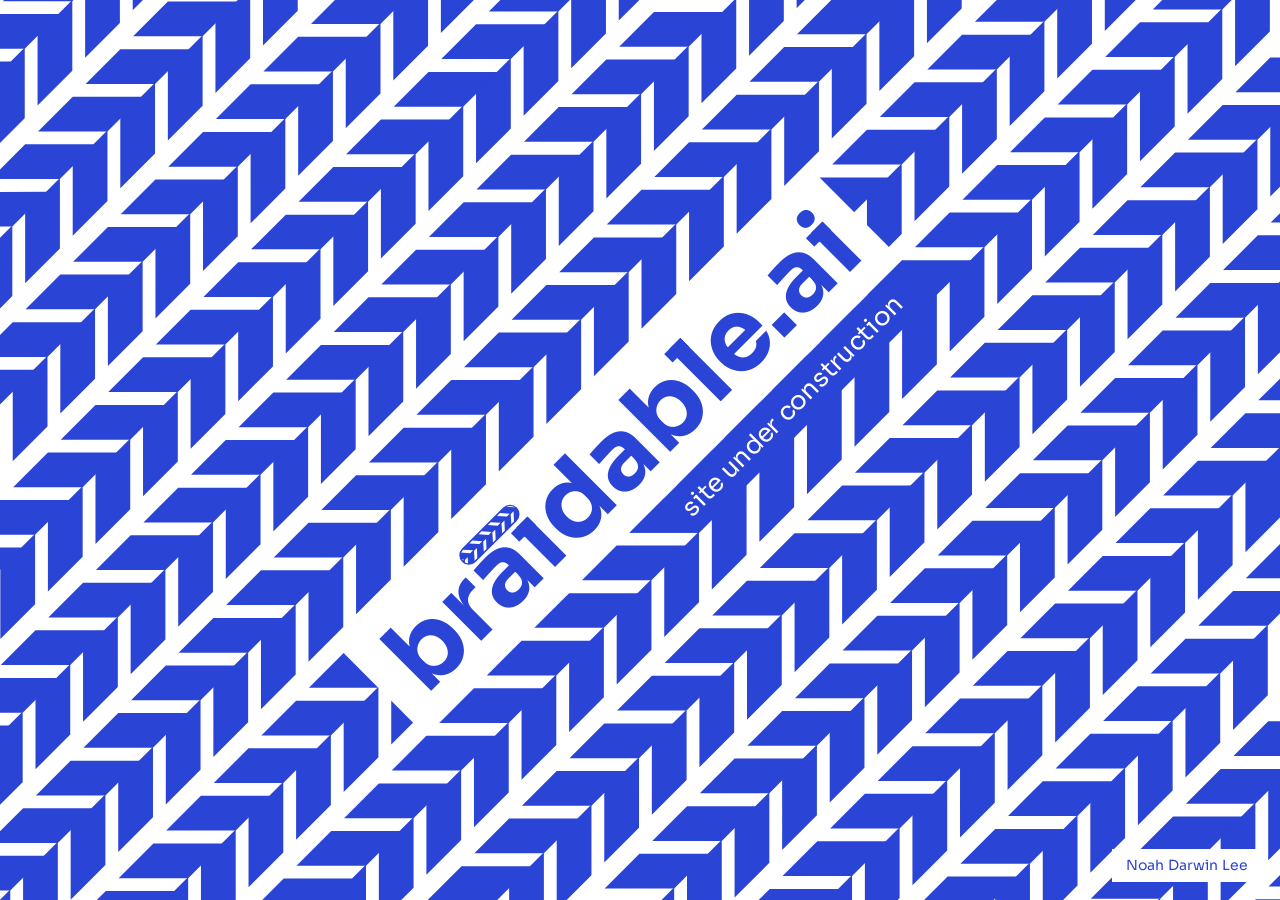
==== commit f0221eb4: "Coming-soon: clean up pixel-level misalignments where boxes cut the pattern - Bars are exactly half " ====
--- a/index.html
+++ b/index.html
@@ -163,33 +163,36 @@
     const g = { P };
     g.T = 0.16 * P;            // white line between bands
     g.W = P - g.T;             // band
+    g.h = g.W / 2;             // each row of bars is half a band
     g.A = 0.575 * P;           // repeat along the band
-    g.a = 0.40 * P;            // blue part of each repeat
+    g.a = g.h;                 // blue part of each repeat: exactly half a band, so corners line up on the midline
     g.s = g.A - g.a;           // the lower row sits one gap to the right of the upper row
-    g.h = g.W / 2;
     g.dx = g.h;                // 45°: on screen the arms run exactly horizontal and vertical
 
-    // braidable.ai on a white rectangle over band 0.
+    // braidable.ai on a white box over band 0. The box's ends sit where a straight cut passes
+    // through pattern corners (a multiple of the repeat, plus half a band), so every piece it
+    // cuts ends in a clean point rather than a sliver.
     g.k = (0.8 * g.W) / m.inkTop;
     g.fs = 100 * g.k;
-    const textW = m.width * g.k, pad = 0.18 * g.W;
-    g.textX = 0;
+    const textW = m.width * g.k;
+    const n = Math.ceil((textW + 0.3 * g.W) / g.A);
+    const left = g.h, right = left + n * g.A;
+    // (It reaches a hair into the white lines above and below, so the band's edge leaves no faint line.)
+    g.brandRect = { x: left, y: -0.75, w: n * g.A, h: g.W + 1.5 };
+    g.textX = left + (n * g.A - textW) / 2;
     g.baseline = g.h + (m.inkTop * g.k) / 2;
-    g.brandRect = { x: -pad, y: 0, w: textW + 2 * pad, h: g.W };
-
-    // site under construction: on the band straight below, reading the same way as braidable.ai.
-    // Its blue strip starts at the same left edge and takes over only the leftmost sections of that band:
-    // the right end follows the outline of a pattern section, so it merges with it instead of slicing one.
-    const brandW = textW + 2 * pad;
-    g.fs2 = Math.max(12, Math.min(0.22 * P, (0.5 * brandW - 2 * pad) * 100 / m.statusW));
+
+    // site under construction, on the band straight below and reading the same way, on a blue strip
+    // half the band's height (its upper row only). Its right end lines up with the bottom-right corner
+    // of the braidable.ai box; its left end follows the outline of a pattern piece. Words centred.
+    const pad = 0.18 * g.W;
+    g.fs2 = Math.max(12, Math.min(0.22 * P, (0.5 * n * g.A - 2 * pad) * 100 / m.statusW));
     const len = m.statusW * g.fs2 / 100, cap = m.statusCap * g.fs2 / 100;
-    // The strip is half the band's height (its upper row only). Its right end lines up with the
-    // bottom-right corner of the braidable.ai box; its left end follows the outline of a pattern piece.
-    const R = textW + pad, y = P;
-    const i = Math.floor((R - len - 2 * pad - g.dx / 2) / g.A);
+    const y = P;
+    const i = Math.floor((right - len - 2 * pad - g.dx / 2) / g.A);
     const xi = i * g.A;
-    g.strip = [[xi, y], [R, y], [R, y + g.h], [xi + g.dx, y + g.h]];
-    g.statusX = (xi + g.dx / 2 + R) / 2 - len / 2;
+    g.strip = [[xi, y], [right, y], [right, y + g.h], [xi + g.dx, y + g.h]];
+    g.statusX = (xi + g.dx / 2 + right) / 2 - len / 2;
     g.statusY = y + g.h / 2 + cap / 2;
 
     // Centre both rectangles on screen.
@@ -271,8 +274,7 @@
     const b = g.brandRect, st = g.strip;
     const brandG = group(0), pillG = group(220), statusG = group(380);
 
-    // A hairline stroke in the same colour hides the anti-aliased edges of the pattern underneath.
-    el('rect', { x: f(b.x), y: f(b.y), width: f(b.w), height: f(b.h), fill: WHITE, stroke: WHITE, 'stroke-width': 1.5 }, brandG);
+    el('rect', { x: f(b.x), y: f(b.y), width: f(b.w), height: f(b.h), fill: WHITE }, brandG);
     const brand = el('text', { x: g.textX, y: f(g.baseline), fill: BLUE, 'font-family': 'Sora', 'font-weight': 700, 'font-size': f(g.fs) }, brandG);
     brand.textContent = BRAND;
 
@@ -299,7 +301,7 @@
     flow.style.setProperty('--tw', f(tw) + 'px');
 
     // site under construction
-    el('path', { d: poly(st), fill: BLUE, stroke: BLUE, 'stroke-width': 1 }, statusG);
+    el('path', { d: poly(st), fill: BLUE }, statusG);
     const status = el('text', { x: f(g.statusX), y: f(g.statusY), fill: WHITE, 'font-family': 'Sora', 'font-weight': 400, 'font-size': f(g.fs2) }, statusG);
     status.textContent = STATUS;
 
